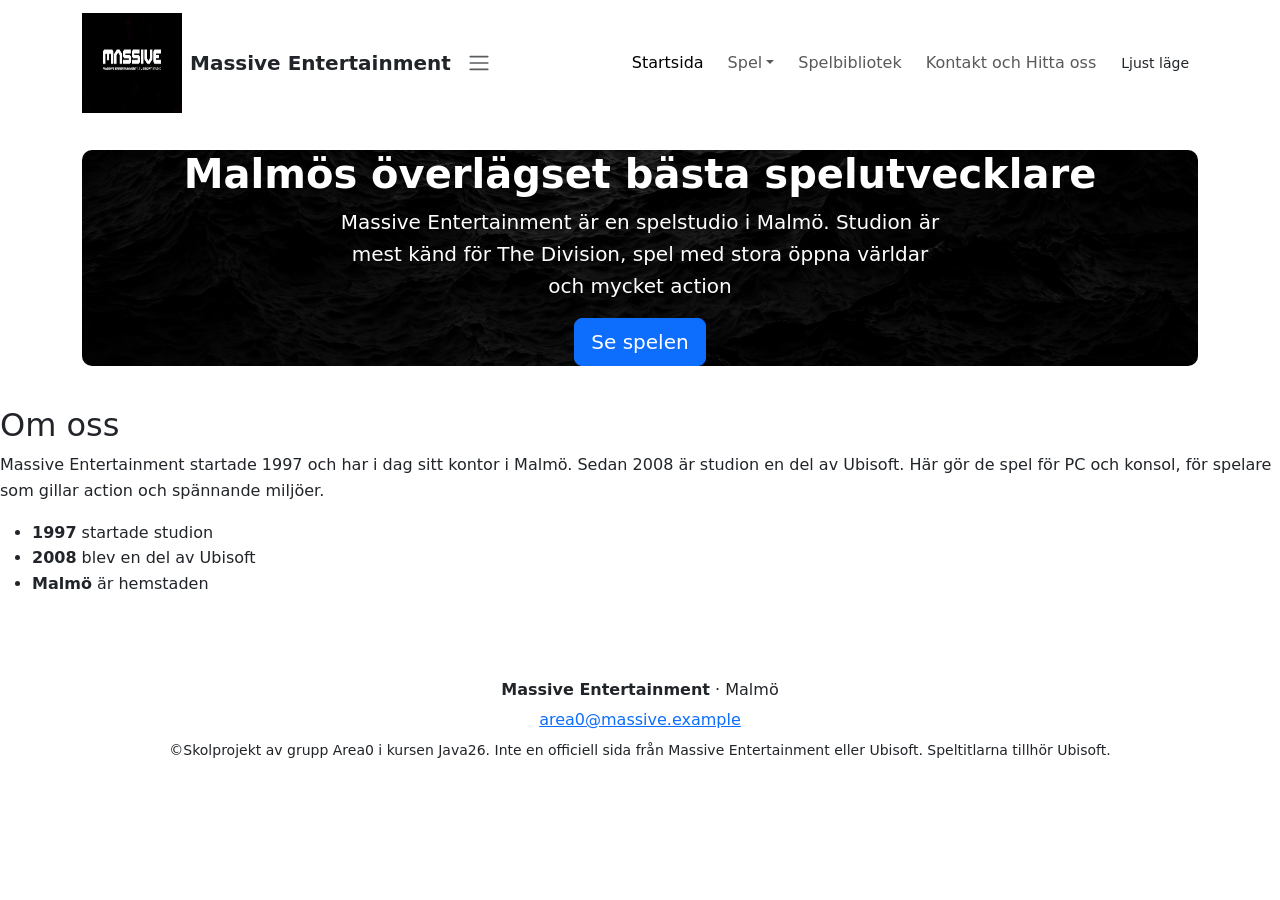
==== index.html @ df72adf0 "Har Lagt till fakta om Massive entertainment i "Om oss"" ====
<!DOCTYPE html>
<html lang="sv">
<head>
    <meta charset="UTF-8">
    <meta name="viewport" content="width=device-width, initial-scale=1.0">
    <title>Start - Massive Entertainment</title>
         <!-- Jag skriver ner meta, link och script taggen, då jag inte har redan all innehåll så kommer jag att skriva det jag gissar/tomma rader hittills, ni kan ändra på det sen/Alexander -->
    <meta name="description" content="Massive Entertainment är en spelstudio från Malmö">
    <!-- Jag har gjort Faviconen nu /Alexander -->
    <link rel="icon" href="images/massiveentertainmentfavicon.png" type="image">
    <link rel="stylesheet" href="bootstrap-5.3.8-dist/css/bootstrap.min.css">
    <link rel="stylesheet" href="style/style.css">
    <link rel="apple-touch-icon" sizes="180x180" href="/apple-touch-icon.png">
    <link rel="icon" type="image/png" sizes="32x32" href="/favicon-32x32.png">
    <link rel="icon" type="image/png" sizes="16x16" href="/favicon-16x16.png">
    <link rel="manifest" href="/site.webmanifest">
    <script src="bootstrap-5.3.8-dist/js/bootstrap.bundle.min.js" defer></script>
    <script src="" defer></script>


</head>
<body>
<!-- Jag lägger till en länk där jag skippar direkt till innehållet/Alexander -->
 <!-- Jag har lagt till #innehåll /Zelal -->
    <a class="skip-link" href="#innehåll">Hoppa till innehållet</a>
<!-- Här så fixar jag headern med länkar till spelen/de andra sidorna/Alexander -->
    <header>
        <nav class="navbar navbar-expand-md sticky-top site-nav">
        <div class="container">
        <a class="navbar-brand logga d-flex align-items-center gap-2" href="index.html">
            <!-- Jag har hittat bilden som jag vill ha nu /Alexander -->
            <img src="images/Massiveentertainmentlogo.jpg" alt="" width="100" height="100"> Massive Entertainment
        </a>
        <button class="navbar-toggler" type="button" data-bs-toggle="collapse" data-bs-target="#huvudmeny" aria-controls="huvudmeny" aria-expanded="false" aria-label="Visa eller dölj menyn"></button>
            <span class="navbar-toggler-icon"></span>
        </button>
        <div class="collapse navbar-collapse" id="huvudmeny">
            <ul class="navbar-nav meny ms-auto align-items-md-center gap-md-2">
             <li class="nav-item"><a class="nav-link active" href="index.html" >Startsida</a></li>
             <li class="nav-item dropdown">
              <a class="nav-link dropdown-toggle" href="#" role="button" data-bs-toggle="dropdown" aria-expanded="false">Spel</a>
              <!-- Jag gör en dropdown meny där vi kommer ha 4 olika spel, Har Skrivit in namnen nu/Alexander-->
              <ul class="dropdown-menu">
               <li><a class="dropdown-item" href="March-of-giants.html">March of Giants</a></li>
                <li><a class="dropdown-item" href="Splinter-cell.html">Tom Clancy's Splinter Cell</a></li>
                <li><a class="dropdown-item" href="Ghost-recon.html">Tom Clancy's Ghost Recon</a></li>
                <li><a class="dropdown-item" href="Thedivision2.html">Tom Clancy's The Division 2</a></li>
              </ul>
              </li>
              <!-- Jag gör en nav där de som besöker hemsidan kan se spelbibliotek och kontakt samt en knapp för vilken tema man vill använda /Alexander -->
        <li class="nav-item"><a class="nav-link" href="tabell.html">Spelbibliotek</a></li>
            <li class="nav-item"><a class="nav-link" href="kontakt.html">Kontakt och Hitta oss</a></li>
            <li class="nav-item"><button id="tema-knapp" class="btn btn-outline-accent btn-sm" type="button" aria-pressed="true">Ljust läge</button></li> 
        </ul>
        </div>         
        </div>
        </nav>
        </header>
        <!-- Lagt till huvudrubrik/info /Johan -->
<main id="innehåll" class="container">
    <section class="hero" aria-labelledby="hero-rubrik">
        <h1 id="hero-rubrik">Malmös överlägset bästa spelutvecklare</h1>
        <p class="lead">Massive Entertainment är en spelstudio i Malmö. Studion är mest känd för The Division, spel med stora öppna världar och mycket action</p>
        <a class="btn btn-primary btn-lg kop-knapp" href="#galleri">Se spelen</a>
    </section>
</main>

<!-- Lagt till "Om oss" till hemsidan /Alexander -->
<section id="om-oss" aria-labelledby="om-rubrik">
    <h2 id="om-rubrik">Om oss</h2>
    <p>Massive Entertainment startade 1997 och har i dag sitt kontor i Malmö. Sedan 2008 är studion en del av Ubisoft. Här gör de spel för PC och konsol, för spelare som gillar action och spännande miljöer.</p>
    <ul class="siffror">
    <li><strong>1997</strong> startade studion</li>
    <li><strong>2008</strong> blev en del av Ubisoft</li>
    <li><strong>Malmö</strong> är hemstaden</li>
    </ul>
    </section>

<!-- Ändrat om footern litegrann, kommer även lägga till en CSS kod i style / Norali -->
<footer class="sidfot">
    <div class="container">
      <p><strong>Massive Entertainment</strong> · Malmö</p>
      <p><a href="mailto:area0@massive.example">area0@massive.example</a></p>
      <p><small>©Skolprojekt av grupp Area0 i kursen Java26. Inte en officiell sida från Massive Entertainment eller Ubisoft. Speltitlarna tillhör Ubisoft.</small></p>
    </div>
  </footer>
</body>
</html>
---- style/style.css ----
/* Basfärg och färg för dark mode /Johan */
:root {
    --accent: blue;
    --kort-bg: white;
    --kant: white;
    --hero-text: white;
    --kort-skugga: rgb(7, 1, 85);
    --rundning: 10px;
    --luft: 40px;
}

@media (prefers-color-scheme: dark) {
    :root{
        color-scheme: dark;
        --accent: lightblue;
        --kort-bg: black;
        --kant: rgb(48, 42, 42);
        --kort-skugga: rgb(29, 52, 73);

        --bs-body-bg: black;
        --bs-body-color: white;
        --bs-emphasis-color: white;
        --bs-emphasis-color-rgb: 255, 255, 255;
        --bs-secondary-color: rgb(212, 198, 198);
        --bs-border-color-translucent: rgb(110, 110, 110);
        --bs-tertiary-bg: rgb(26, 26, 48);
        --bs-link-color-rbg: 77, 191, 255;
        --bs-link-hover-color-rbg: 128, 209, 255;
    }
}

body {
    line-height: 1.6;
}
section{
    margin-bottom: var(--luft);
}
.card{
    --bs-card-bg: var(--kort-bg);
}

/* Menyn hoppar ner om man förminskar skärmen/ använder den på mobilen /Alexander */
nav{
    flex-wrap: wrap;
    align-items: center;
}

/* Loggan och Massive entertainment texten /Alexander */
.logga{
    display: flex;
    align-items: center;
    gap: 0.5rem;
    font-weight: 700;
    text-decoration: none;
    color: inherit;
}

/* Texten i menyn har inget understreck /Alexander */
.meny a{
    text-decoration: none;
}

/* Css till footern / Norali */
.sidfot {
  border-top: 1px solid var(--kant);
  padding-block: var(--luft);
  text-align: center;
}
.sidfot p {
  margin-bottom: 0.25rem;
}

/* Tillgänglighet / Zelal */
a:focus-visible,
button:focus-visible {
    outline: 3px solid var(--accent);
    outline-offset: 3px;
}

/* Hoppa till innehållet / Zelal */

.skip-link {
    position: absolute;
    left: -9999px;
    top: 0;
}

.skip-link:focus {
    left: 10px;
    top: 10px;
    background: var(--accent);
    color: white;
    padding: 10px;
    z-index: 1000;
}

/* Stil för nav-länkar /Alexander */
.site-nav .nav-link {
    padding-block: 0.75;
}

/* Anpassningar för surfplatta/desktop /Alexander */
@media (min-width: 768px) {
    .site-nav .navbar-nav {
        gap: 0.5rem;
    }
    .site-nav .nav-link {
        padding-block: 0.5rem;
    }
}

/* Bilden funkade inte så jag använder denna länken från SVG istället /Alexander */
@media (prefers-color-scheme: dark) {
    .site-nav{
        --bs-navbar-toggler-icon-bg: url("data:image/svg+xml,%3csvg xmlns='http://www.w3.org/2000/svg' viewBox='0 0 30 30'%3e%3cpath stroke='rgba%28255, 255, 255, 0.85%29' stroke-linecap='round' stroke-miterlimit='10' stroke-width='2' d='M4 7h22M4 15h22M4 23h22'/%3e%3c/svg%3e");
}
}

/* CSS för heron /Johan */

.hero{
    background-image: linear-gradient(rgba(0, 0, 0, 0.45), rgba(0, 0, 0, 0.7)), url("/images/hero.jpg");
    background-size: cover;
    background-position: center;
    color: var(--hero-text);
    text-align: center;
    padding: 50px, 24px;
    border-radius: var(--rundning);
    margin-top: 24px;
}
.hero h1{
    font-weight: 800;
}
.hero p{
    max-width: 38rem;
    margin-inline: auto;
}
/* Basic animation för heron när man laddar in hemsidan / Johan */
@keyframes glid-in {
    0%   {opacity: 0;   transform: translateY(30px); }
    50%  {opacity: 0.6; transform: translateY(10px); }
    100% {opacity: 1;   transform: translateY(0);    }
}
.hero h1,
.hero p {
    animation: glid-in 1s ease-out both;
}
/* CSS så knappen lyfter lite när man håller musen på "Se spelen"  */
.kop-knapp{
    transition: transform 0.2s, box-shadow 0.2s;
}
.kop-knapp:hover,
.kop-knapp:focus-visible {
    transform: translateY(-5px) scale(1.05);
    box-shadow: 0 6px 16px rgba(0, 0, 0, 0.4);
}
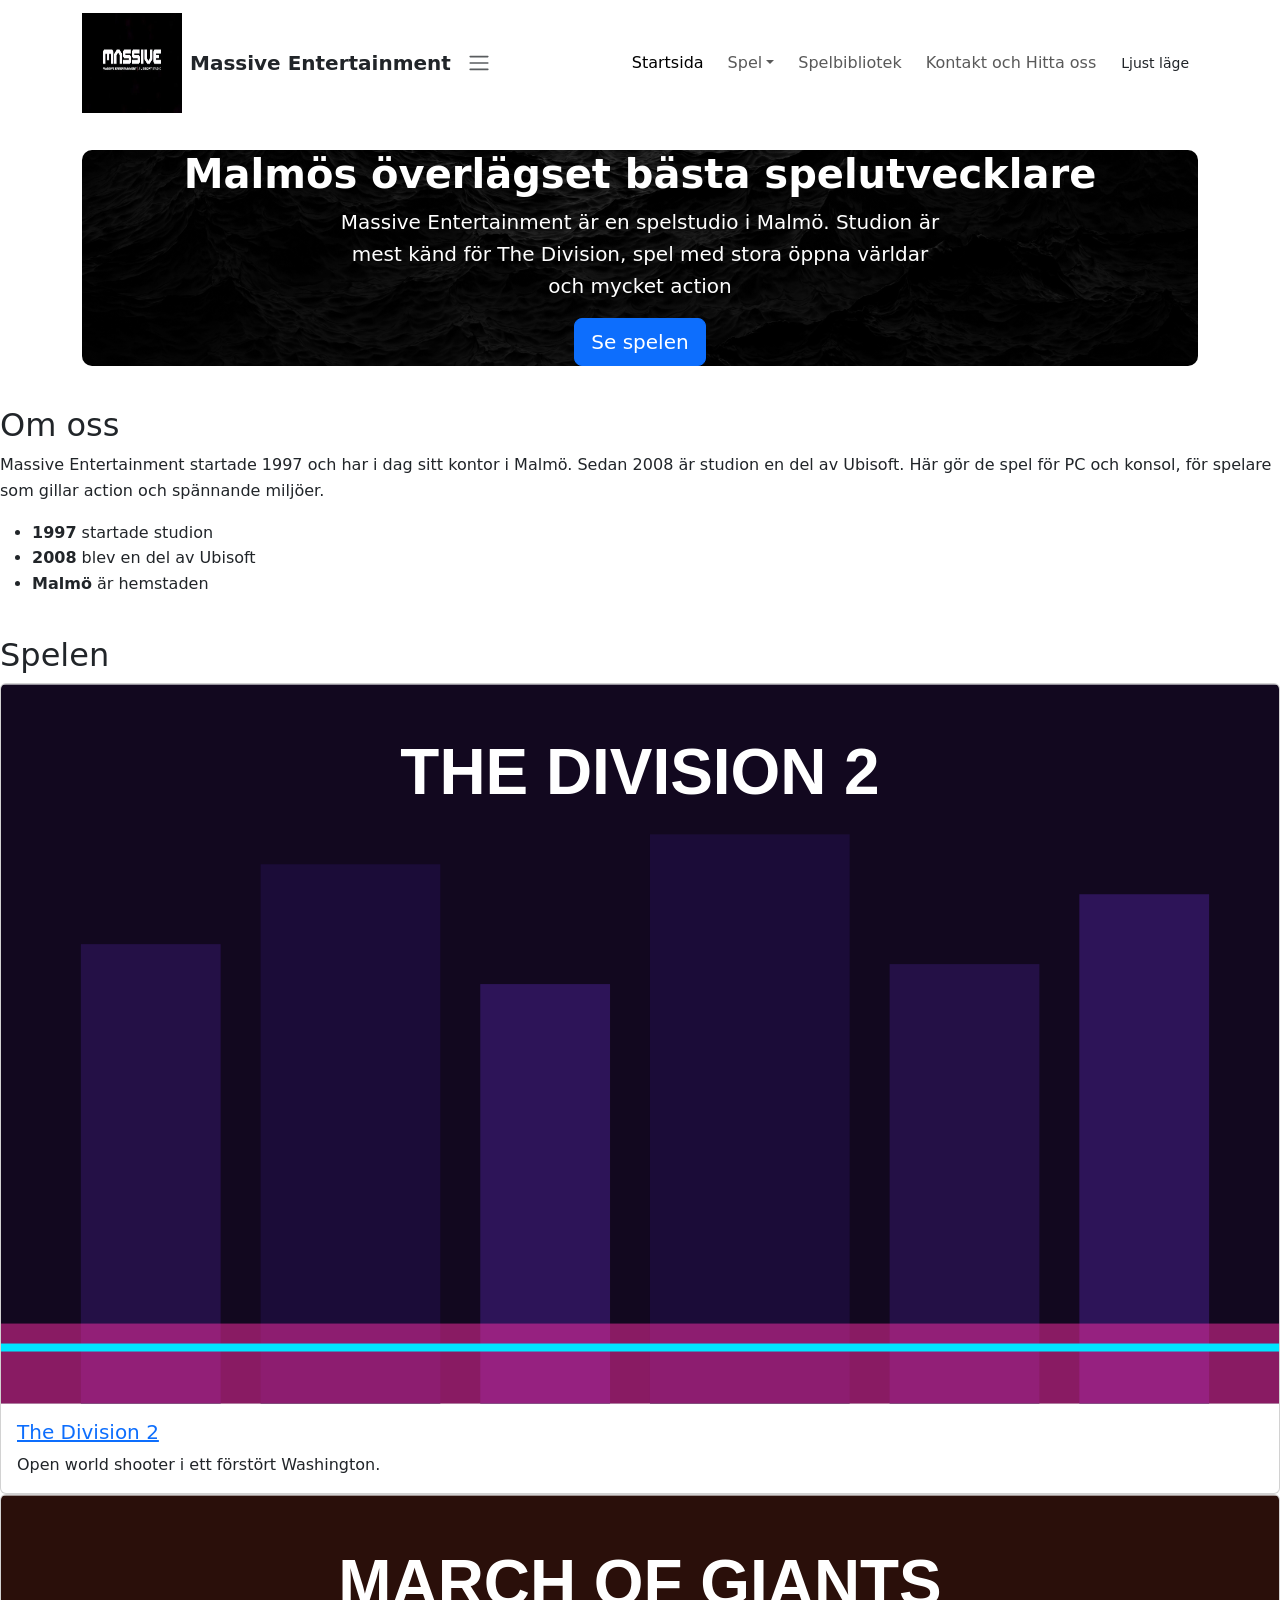
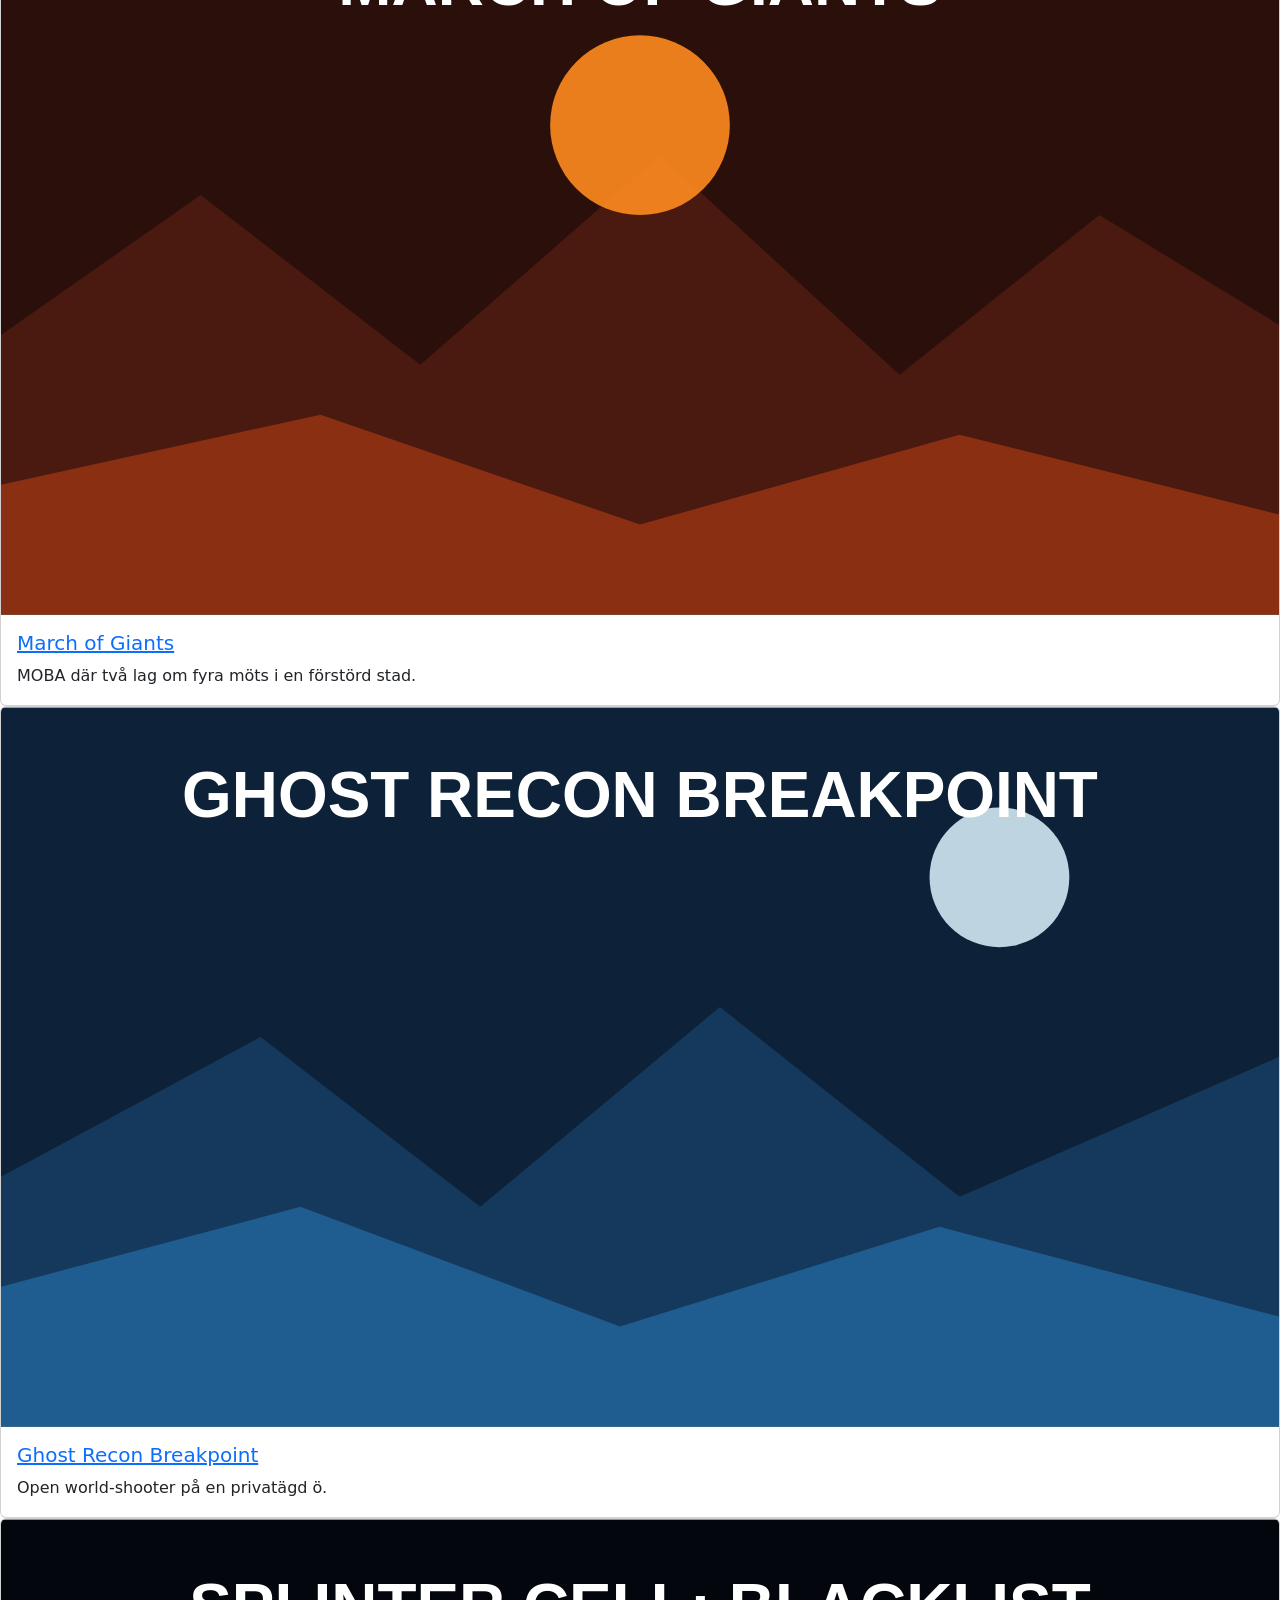
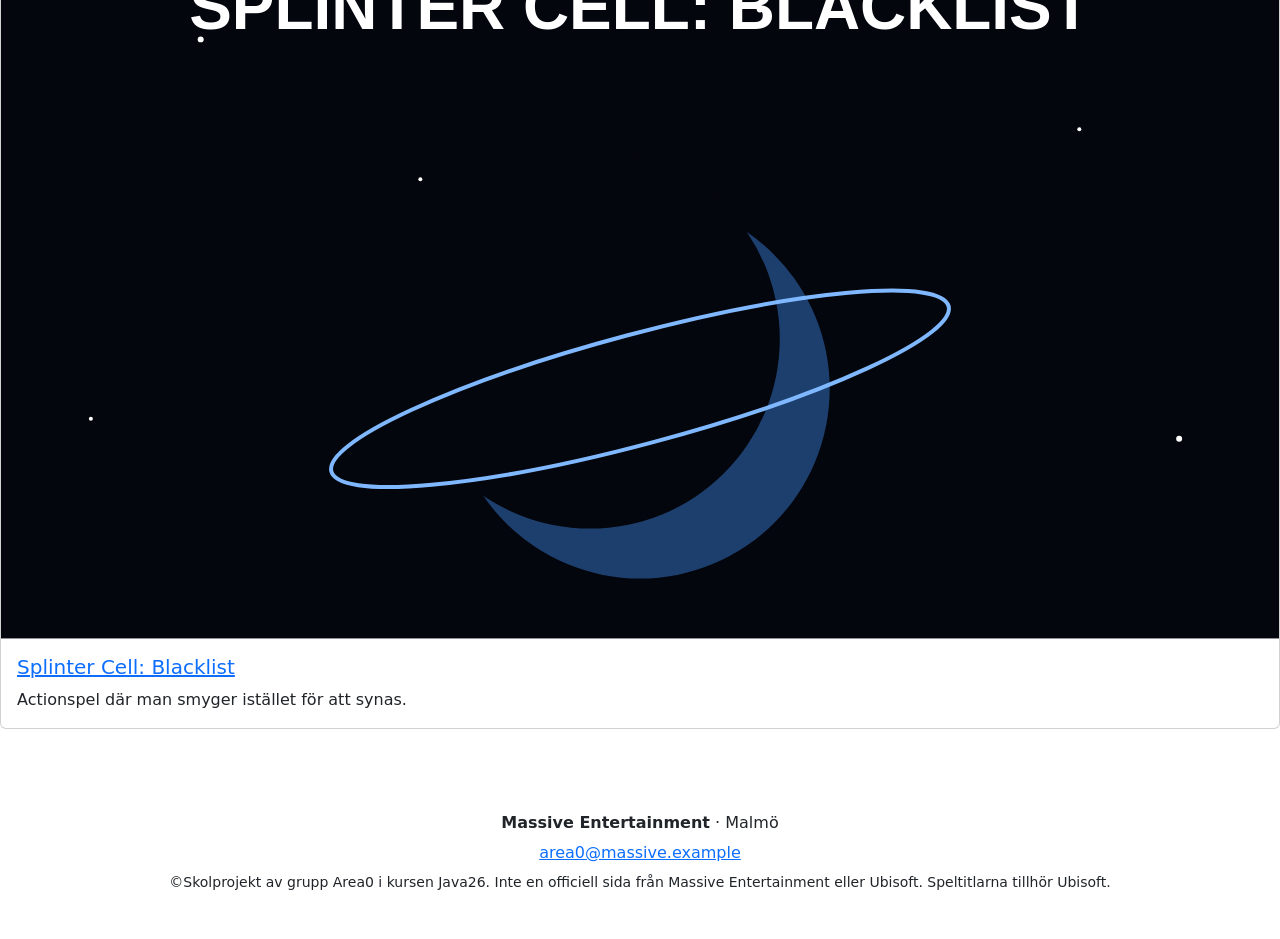
==== commit 50f3bfef: "Jag har gjort Spelgalleri och lagt in platshållarbilder till gallerin" ====
--- a/index.html
+++ b/index.html
@@ -24,38 +24,38 @@
  <!-- Jag har lagt till #innehåll /Zelal -->
     <a class="skip-link" href="#innehåll">Hoppa till innehållet</a>
 <!-- Här så fixar jag headern med länkar till spelen/de andra sidorna/Alexander -->
-    <header>
-        <nav class="navbar navbar-expand-md sticky-top site-nav">
-        <div class="container">
-        <a class="navbar-brand logga d-flex align-items-center gap-2" href="index.html">
-            <!-- Jag har hittat bilden som jag vill ha nu /Alexander -->
-            <img src="images/Massiveentertainmentlogo.jpg" alt="" width="100" height="100"> Massive Entertainment
-        </a>
-        <button class="navbar-toggler" type="button" data-bs-toggle="collapse" data-bs-target="#huvudmeny" aria-controls="huvudmeny" aria-expanded="false" aria-label="Visa eller dölj menyn"></button>
-            <span class="navbar-toggler-icon"></span>
-        </button>
-        <div class="collapse navbar-collapse" id="huvudmeny">
-            <ul class="navbar-nav meny ms-auto align-items-md-center gap-md-2">
-             <li class="nav-item"><a class="nav-link active" href="index.html" >Startsida</a></li>
-             <li class="nav-item dropdown">
-              <a class="nav-link dropdown-toggle" href="#" role="button" data-bs-toggle="dropdown" aria-expanded="false">Spel</a>
-              <!-- Jag gör en dropdown meny där vi kommer ha 4 olika spel, Har Skrivit in namnen nu/Alexander-->
-              <ul class="dropdown-menu">
-               <li><a class="dropdown-item" href="March-of-giants.html">March of Giants</a></li>
-                <li><a class="dropdown-item" href="Splinter-cell.html">Tom Clancy's Splinter Cell</a></li>
-                <li><a class="dropdown-item" href="Ghost-recon.html">Tom Clancy's Ghost Recon</a></li>
-                <li><a class="dropdown-item" href="Thedivision2.html">Tom Clancy's The Division 2</a></li>
-              </ul>
-              </li>
-              <!-- Jag gör en nav där de som besöker hemsidan kan se spelbibliotek och kontakt samt en knapp för vilken tema man vill använda /Alexander -->
-        <li class="nav-item"><a class="nav-link" href="tabell.html">Spelbibliotek</a></li>
-            <li class="nav-item"><a class="nav-link" href="kontakt.html">Kontakt och Hitta oss</a></li>
-            <li class="nav-item"><button id="tema-knapp" class="btn btn-outline-accent btn-sm" type="button" aria-pressed="true">Ljust läge</button></li> 
-        </ul>
-        </div>         
-        </div>
-        </nav>
-        </header>
+<header>
+<nav class="navbar navbar-expand-md sticky-top site-nav">
+<div class="container">
+<a class="navbar-brand logga d-flex align-items-center gap-2" href="index.html">
+     <!-- Jag har hittat bilden som jag vill ha nu /Alexander -->
+<img src="images/Massiveentertainmentlogo.jpg" alt="" width="100" height="100"> Massive Entertainment
+</a>
+<button class="navbar-toggler" type="button" data-bs-toggle="collapse" data-bs-target="#huvudmeny" aria-controls="huvudmeny" aria-expanded="false" aria-label="Visa eller dölj menyn"></button>
+<span class="navbar-toggler-icon"></span>
+</button>
+<div class="collapse navbar-collapse" id="huvudmeny">
+  <ul class="navbar-nav meny ms-auto align-items-md-center gap-md-2">
+  <li class="nav-item"><a class="nav-link active" href="index.html" >Startsida</a></li>
+  <li class="nav-item dropdown">
+  <a class="nav-link dropdown-toggle" href="#" role="button" data-bs-toggle="dropdown" aria-expanded="false">Spel</a>
+    <!-- Jag gör en dropdown meny där vi kommer ha 4 olika spel, Har Skrivit in namnen nu/Alexander-->
+  <ul class="dropdown-menu">
+  <li><a class="dropdown-item" href="March-of-giants.html">March of Giants</a></li>
+  <li><a class="dropdown-item" href="Splinter-cell.html">Tom Clancy's Splinter Cell</a></li>
+  <li><a class="dropdown-item" href="Ghost-recon.html">Tom Clancy's Ghost Recon</a></li>
+  <li><a class="dropdown-item" href="Thedivision2.html">Tom Clancy's The Division 2</a></li>
+  </ul>
+  </li>
+    <!-- Jag gör en nav där de som besöker hemsidan kan se spelbibliotek och kontakt samt en knapp för vilken tema man vill använda /Alexander -->
+<li class="nav-item"><a class="nav-link" href="tabell.html">Spelbibliotek</a></li>
+<li class="nav-item"><a class="nav-link" href="kontakt.html">Kontakt och Hitta oss</a></li>
+<li class="nav-item"><button id="tema-knapp" class="btn btn-outline-accent btn-sm" type="button" aria-pressed="true">Ljust läge</button></li> 
+</ul>
+</div>         
+</div>
+</nav>
+</header>
         <!-- Lagt till huvudrubrik/info /Johan -->
 <main id="innehåll" class="container">
     <section class="hero" aria-labelledby="hero-rubrik">
@@ -76,6 +76,41 @@
     </ul>
     </section>
 
+<!-- Jag har fixat en Spelgalleri /Alexander -->
+<section id="galleri" aria-labelledby="galleri-rubrik">
+    <h2 id="galleri-rubrik">Spelen</h2>
+    <div class="galleri">
+    <article class="card spelkort">
+    <img class="card-img-top" src="images/the-division-2.svg" alt="Platshållarbild för The Division 2" width="1280" height="720">
+    <div class="card-body">
+    <h3 class="card-title h5"><a href="the-division-2.html">The Division 2</a></h3>
+    <p class="card-text">Open world shooter i ett förstört Washington.</p>
+    </div>
+    </article>
+    <article class="card spelkort">
+    <img class="card-img-top" src="images/march-of-giants.svg" alt="Platshållarbild för March of Giants" width="1280" height="720">
+    <div class="card-body">
+    <h3 class="card-title h5"><a href="march-of-giants.html">March of Giants</a></h3>
+    <p class="card-text">MOBA där två lag om fyra möts i en förstörd stad.</p>
+    </div>
+    </article>
+    <article class="card spelkort">
+    <img class="card-img-top" src="images/ghost-recon.svg" alt="Platshållarbild för Ghost Recon Breakpoint" width="1280" height="720">
+    <div class="card-body">
+    <h3 class="card-title h5"><a href="ghost-recon.html">Ghost Recon Breakpoint</a></h3>
+    <p class="card-text">Open world-shooter på en privatägd ö.</p>
+    </div>
+    </article>
+    <article class="card spelkort">
+    <img class="card-img-top" src="images/splinter-cell.svg" alt="Platshållarbild för Splinter Cell: Blacklist" width="1280" height="720">
+    <div class="card-body">
+    <h3 class="card-title h5"><a href="splinter-cell.html">Splinter Cell: Blacklist</a></h3>
+    <p class="card-text">Actionspel där man smyger istället för att synas.</p>
+    </div>
+    </article>
+    </div>
+    </section>
+
 <!-- Ändrat om footern litegrann, kommer även lägga till en CSS kod i style / Norali -->
 <footer class="sidfot">
     <div class="container">
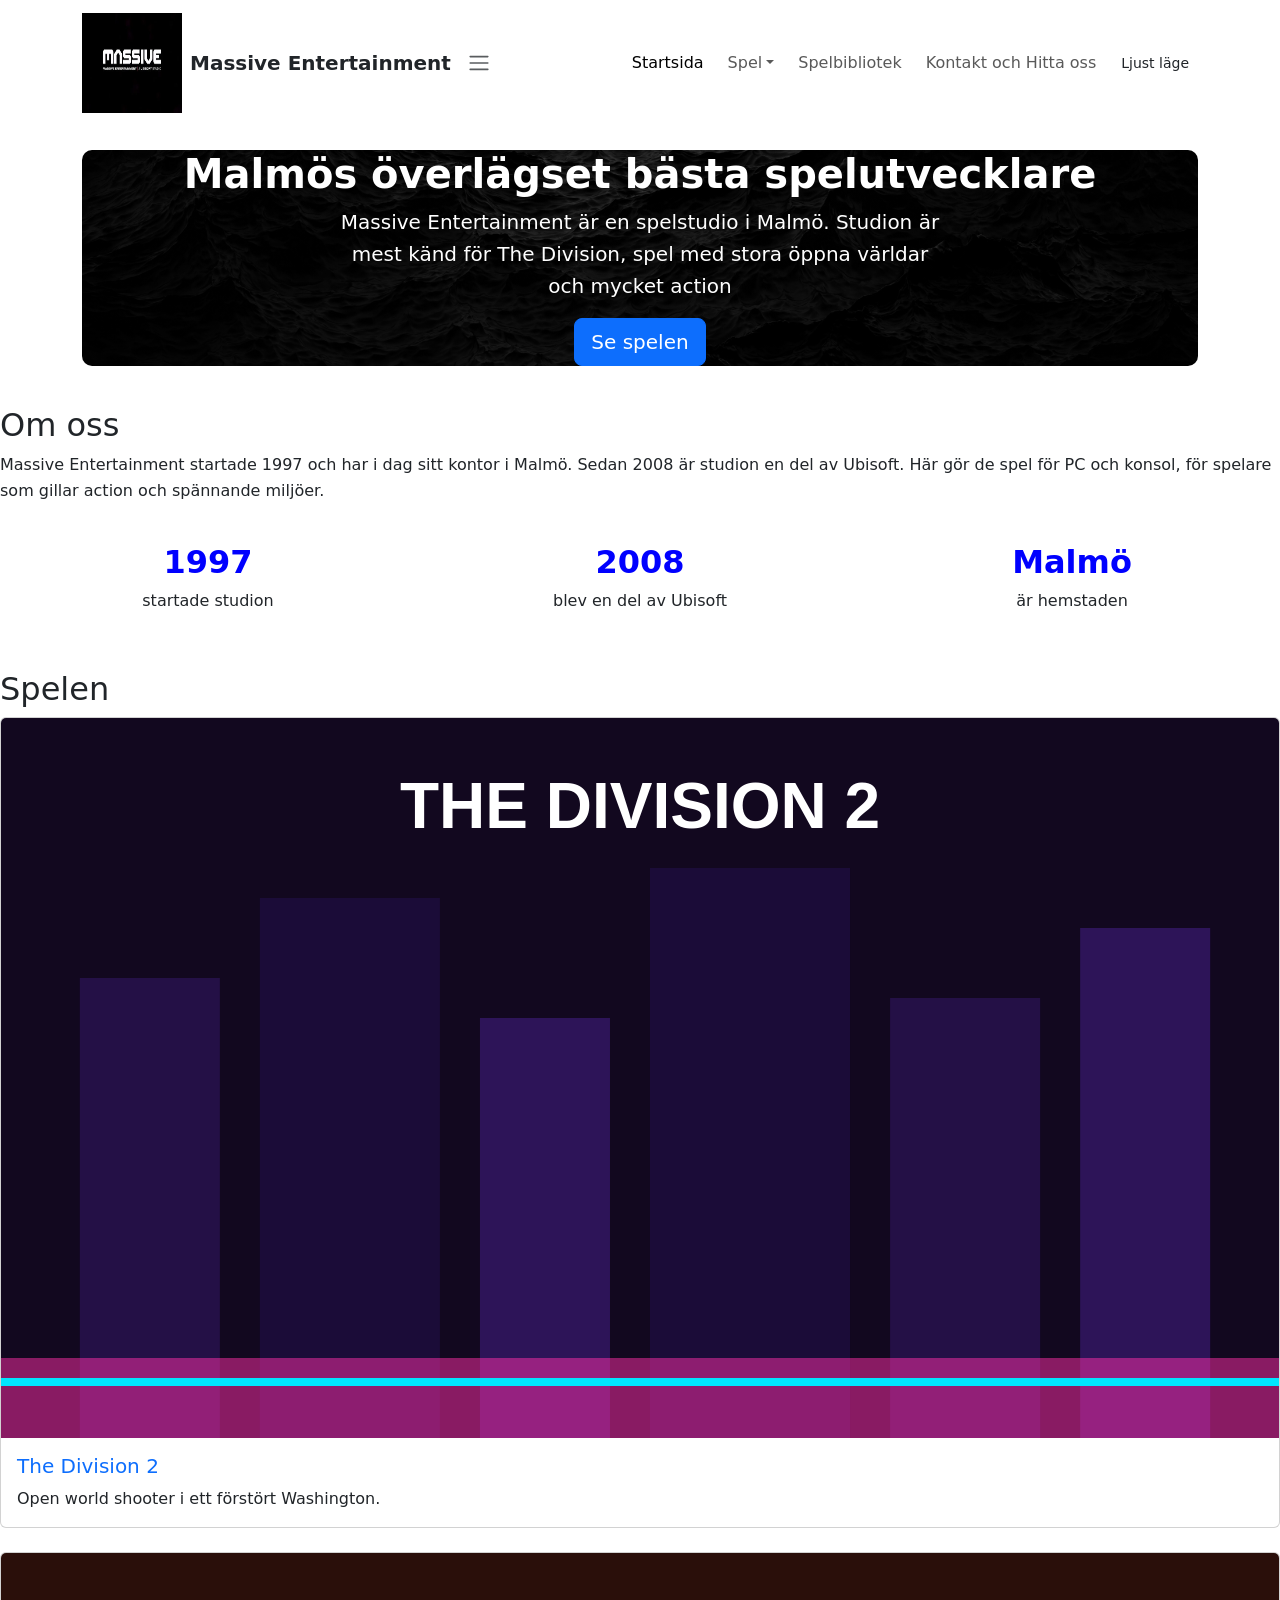
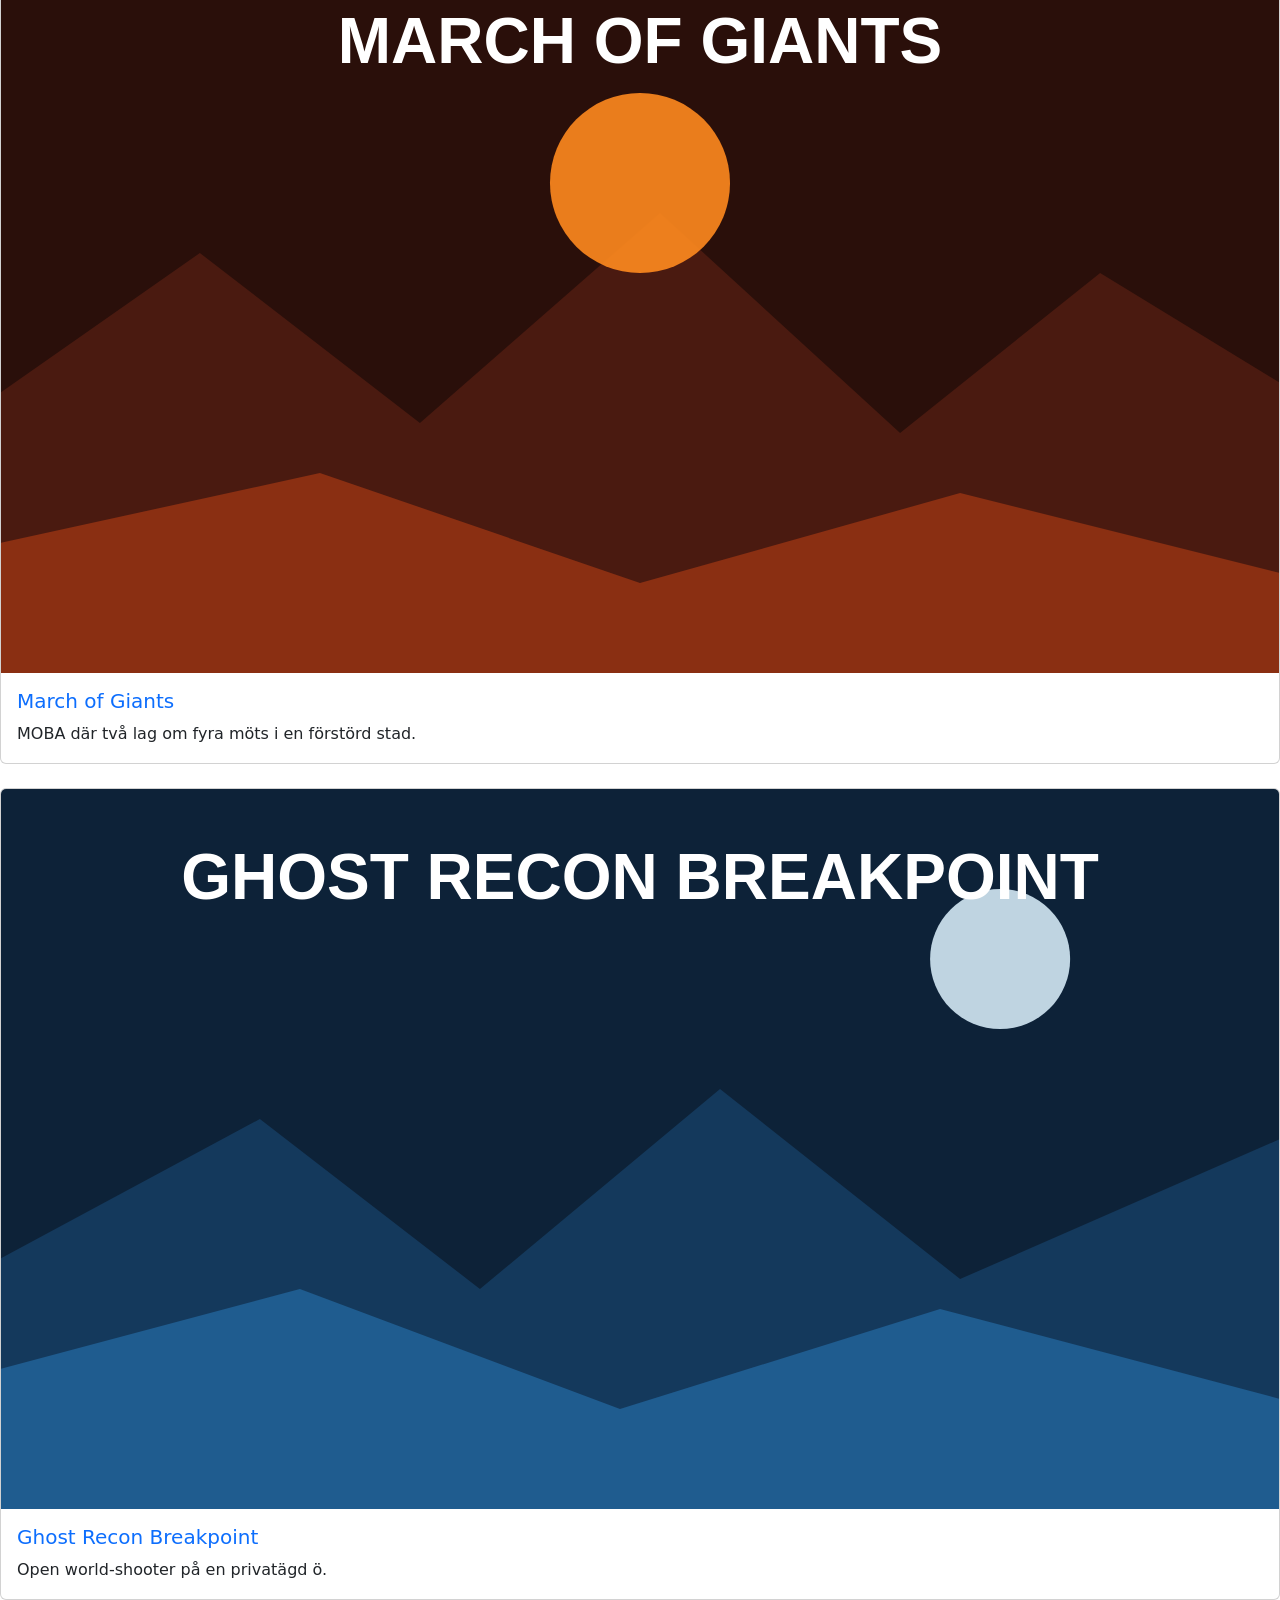
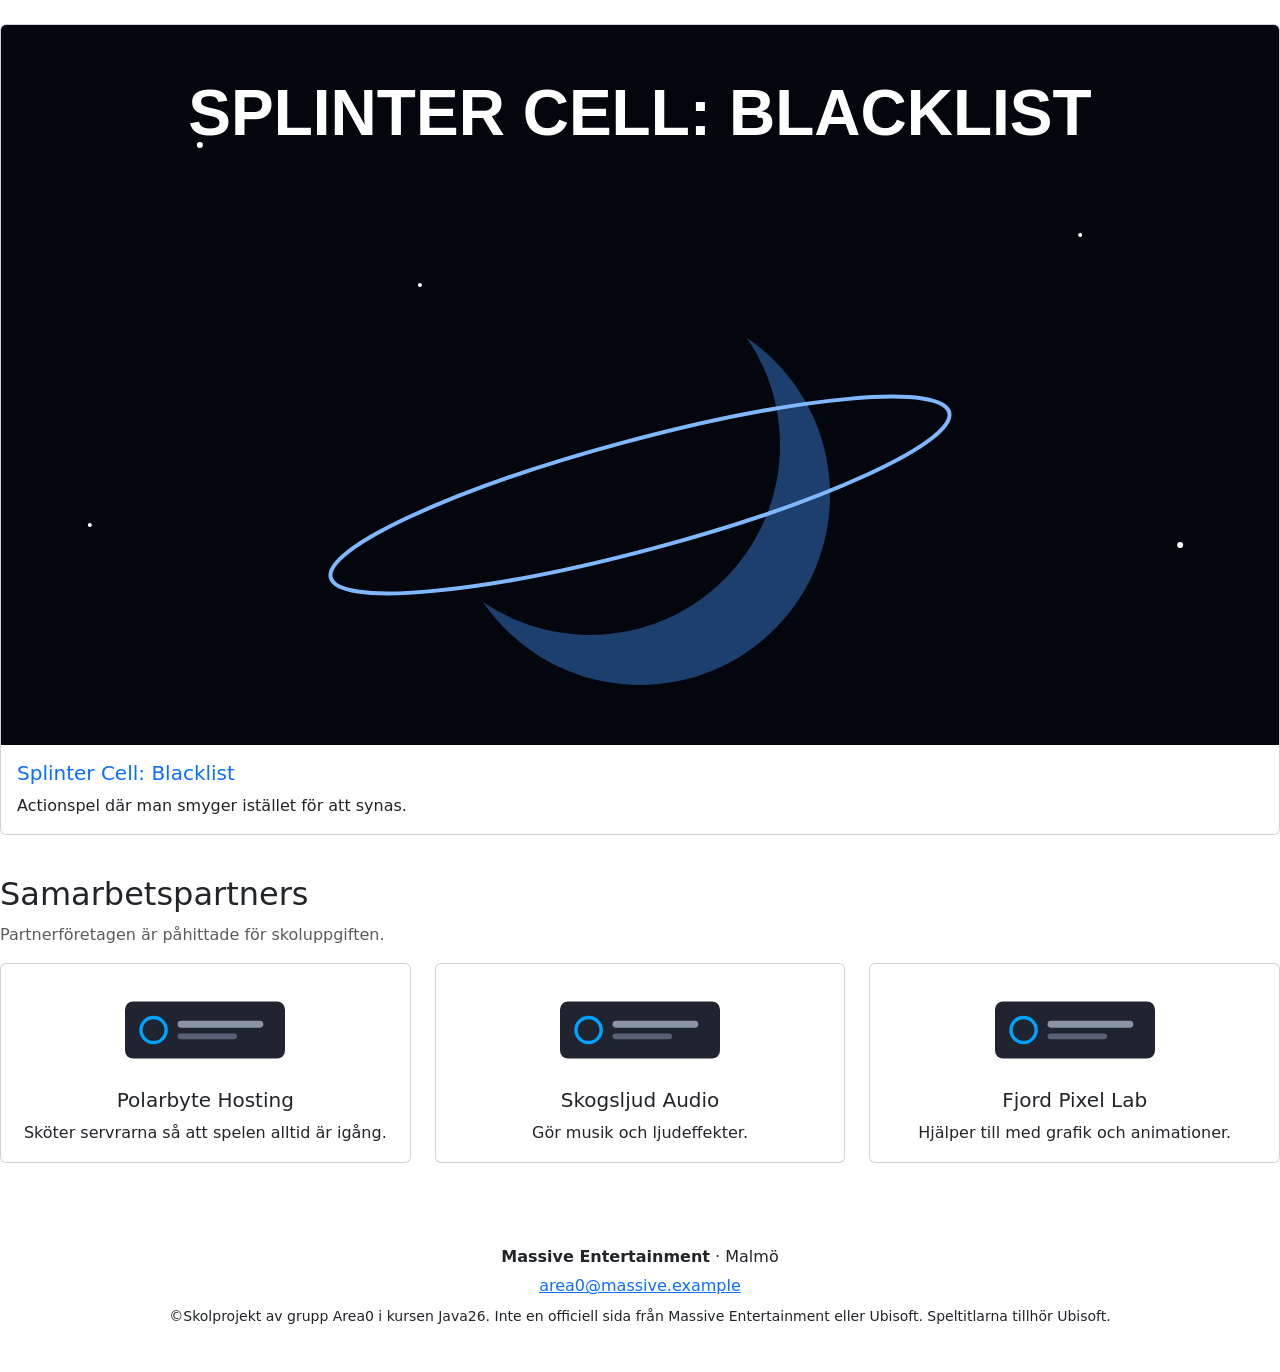
==== commit f2f1539e: "Lagt till kod och css gällande samarbetspartners" ====
--- a/index.html
+++ b/index.html
@@ -111,6 +111,35 @@
     </div>
     </section>
 
+<!-- Lagt till information om samarbetspartners, kompletterat med css kod -->    
+        <section aria-labelledby="partner-rubrik">
+      <h2 id="partner-rubrik">Samarbetspartners</h2>
+      <p class="text-body-secondary">Partnerföretagen är påhittade för skoluppgiften.</p>
+      <div class="partners">
+        <article class="card partner">
+          <div class="card-body">
+            <img src="images/partner.svg" alt="Logotyp för Polarbyte Hosting" width="280" height="100">
+            <h3 class="h5">Polarbyte Hosting</h3>
+            <p class="mb-0">Sköter servrarna så att spelen alltid är igång.</p>
+          </div>
+        </article>
+        <article class="card partner">
+          <div class="card-body">
+            <img src="images/partner.svg" alt="Logotyp för Skogsljud Audio" width="280" height="100">
+            <h3 class="h5">Skogsljud Audio</h3>
+            <p class="mb-0">Gör musik och ljudeffekter.</p>
+          </div>
+        </article>
+        <article class="card partner">
+          <div class="card-body">
+            <img src="images/partner.svg" alt="Logotyp för Fjord Pixel Lab" width="280" height="100">
+            <h3 class="h5">Fjord Pixel Lab</h3>
+            <p class="mb-0">Hjälper till med grafik och animationer.</p>
+          </div>
+        </article>
+      </div>
+    </section>
+
 <!-- Ändrat om footern litegrann, kommer även lägga till en CSS kod i style / Norali -->
 <footer class="sidfot">
     <div class="container">
--- a/style/style.css
+++ b/style/style.css
@@ -156,3 +156,57 @@
     box-shadow: 0 6px 16px rgba(0, 0, 0, 0.4);
 }
 
+/* Om oss, siffror i rad, Flexbox /Alexander */
+.siffror {
+    display: flex;
+    flex-wrap: wrap;
+    gap: 1rem;
+    padding: 0;
+    list-style: none;
+}
+
+.siffror li {
+    flex: 1 1 10rem;
+    text-align: center;
+    padding: 1rem;
+    background-color: var(--kort-bg);
+    border: 1px solid var(--kant);
+    border-radius: var(--rundning);
+}
+
+.siffror strong {
+    display: block;
+    font-size: 2rem;
+    color: var(--accent);
+}
+
+/* Jag har gjort en Galleri(Grid) /Alexander */
+.galleri{
+    display: grid; 
+    grid-template-columns: 1fr;
+    gap: 1.5rem;
+}
+
+.spelkort .card-img-top {
+    aspect-ratio: 16 / 9;
+    object-fit: cover;
+}
+
+.spelkort .card-title a {
+    text-decoration: none;
+}
+
+/* Css kod för flexboxen ( delen med samarbetspartners ) / Norali */
+.partners {
+  display: flex;
+  flex-wrap: wrap;
+  gap: 1.5rem;
+}
+.partner {
+  flex: 1 1 15rem;
+  text-align: center;
+}
+.partner img {
+  max-width: 160px;
+  margin: 0 auto 0.5rem;
+}
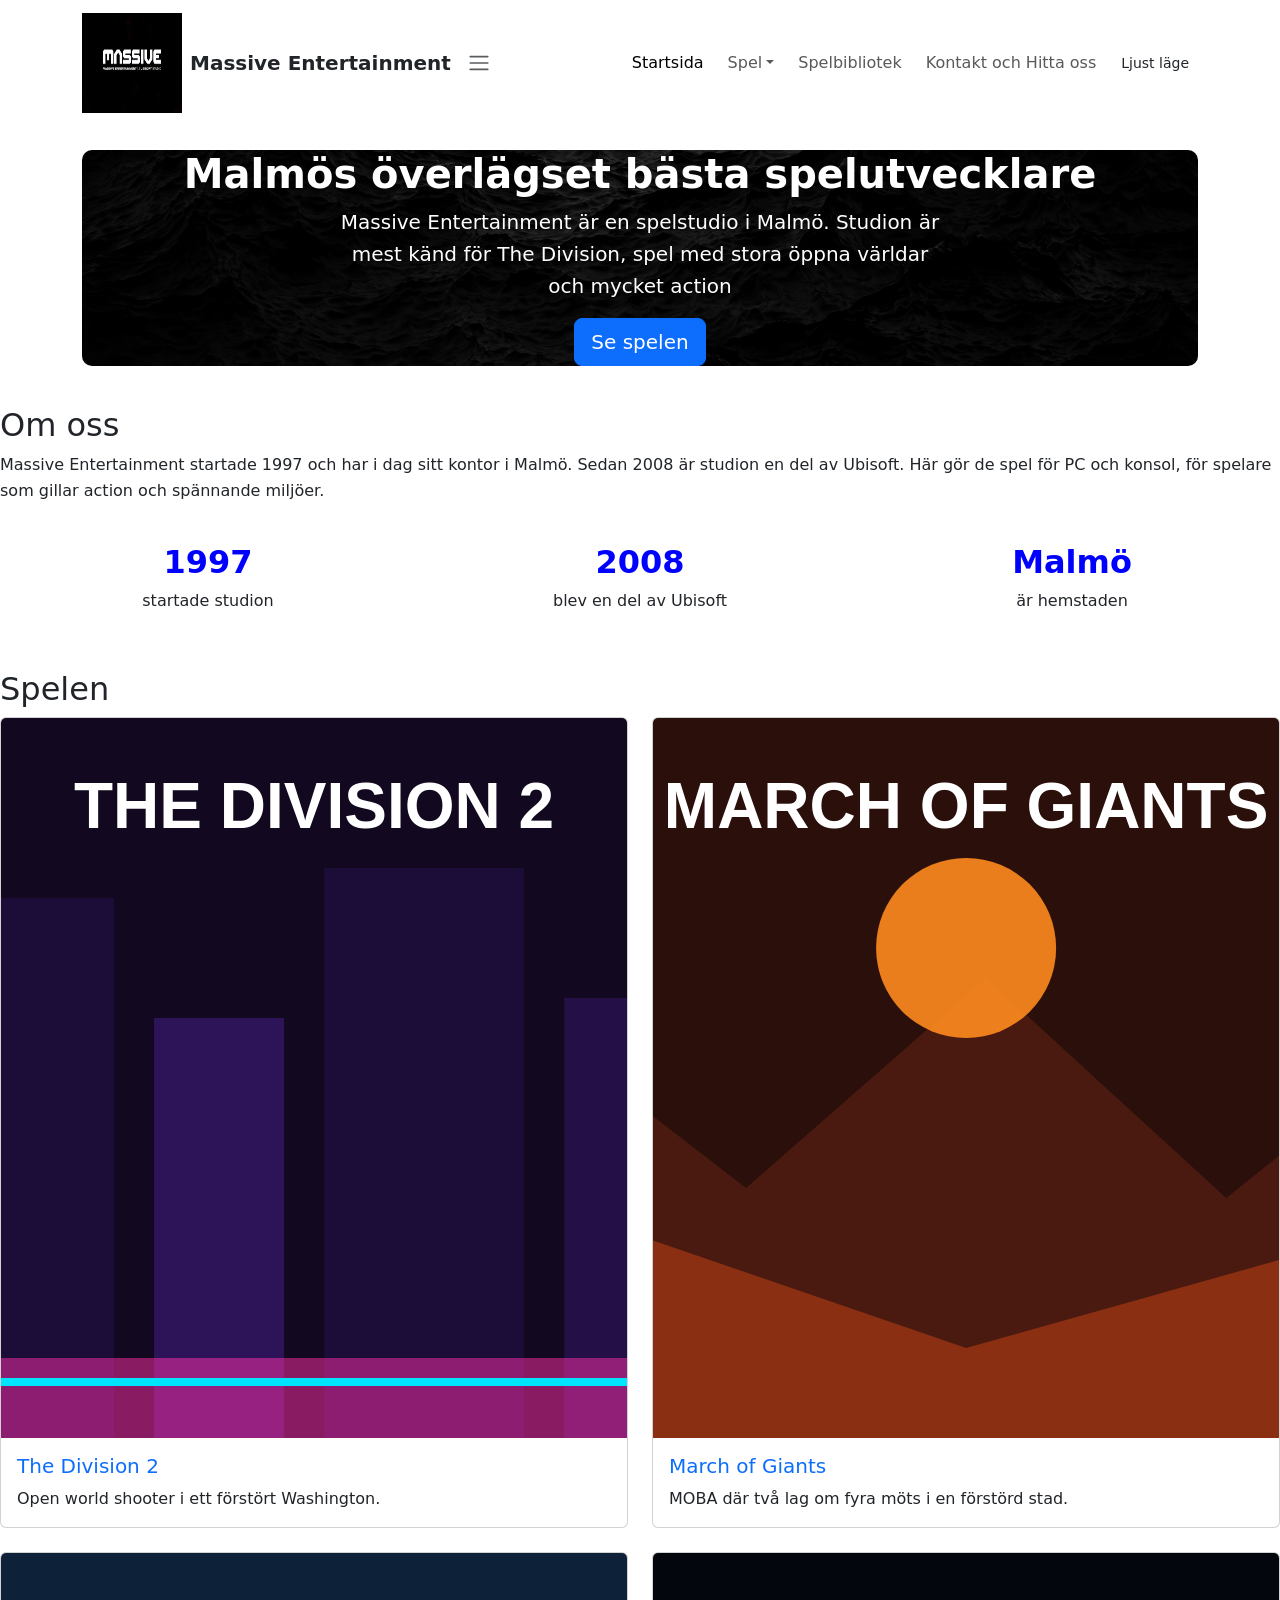
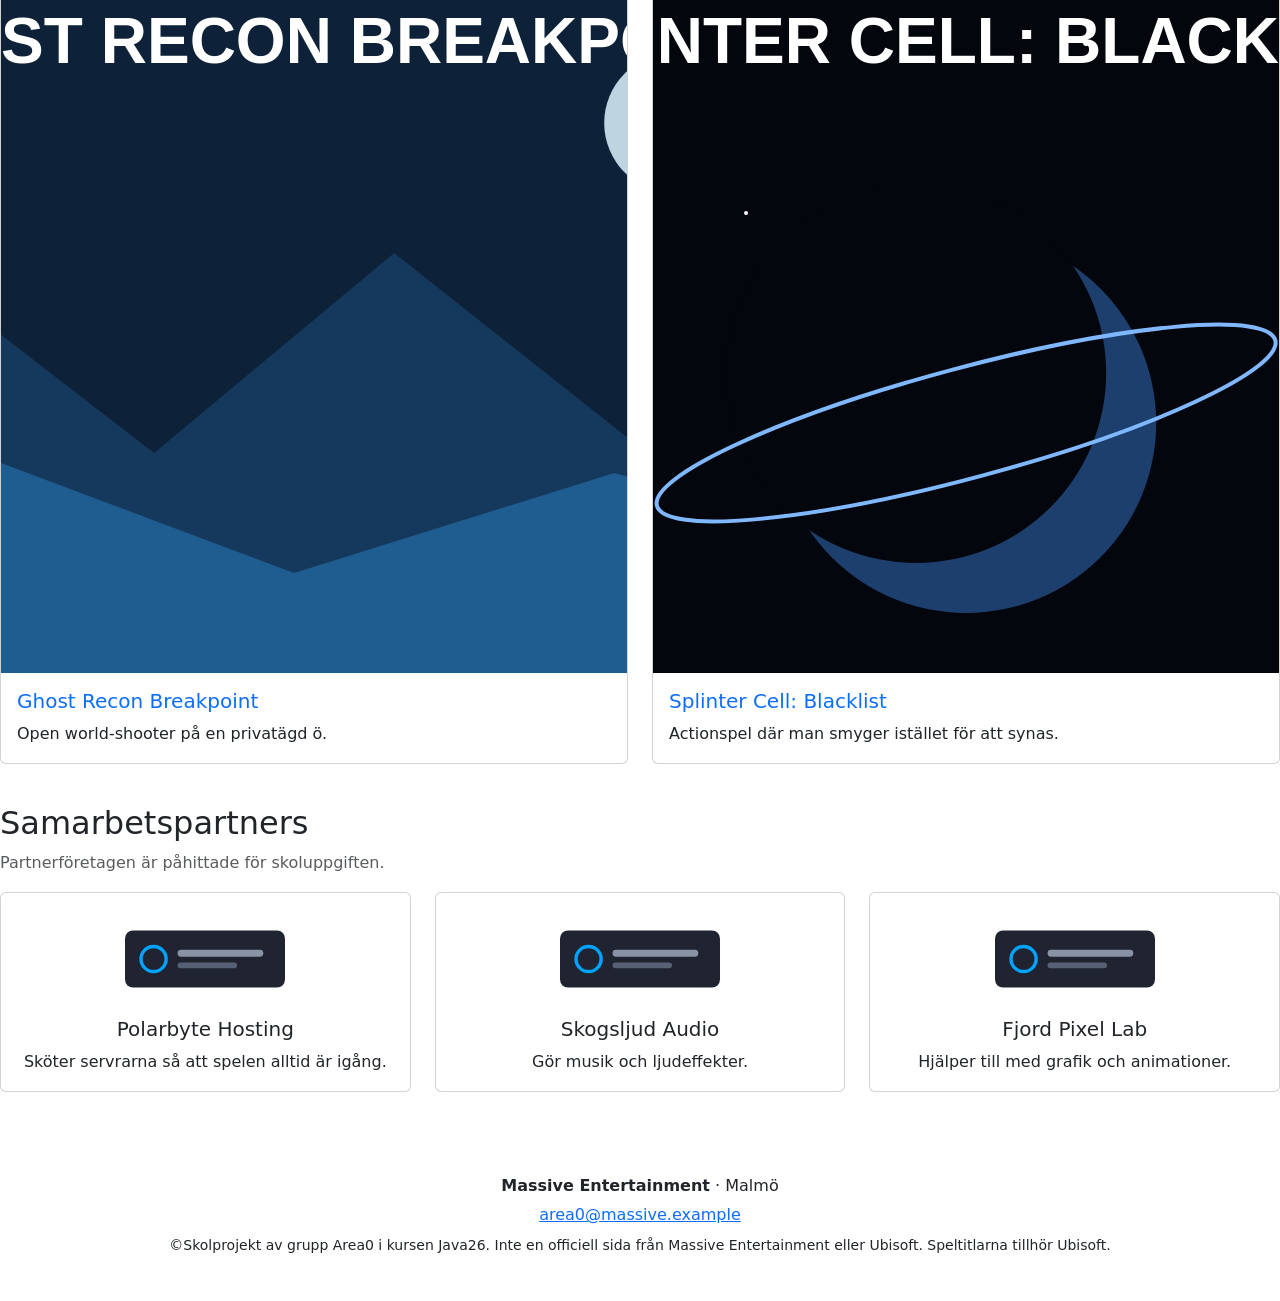
==== commit e65cc975: "Fixat tabell.html, kopierade basen från index.html" ====
--- a/index.html
+++ b/index.html
@@ -44,6 +44,7 @@
   <li><a class="dropdown-item" href="March-of-giants.html">March of Giants</a></li>
   <li><a class="dropdown-item" href="Splinter-cell.html">Tom Clancy's Splinter Cell</a></li>
   <li><a class="dropdown-item" href="Ghost-recon.html">Tom Clancy's Ghost Recon</a></li>
+  <!-- Länken till thedivision 2 html va fel men fixade nu / Zelal-->
   <li><a class="dropdown-item" href="Thedivision2.html">Tom Clancy's The Division 2</a></li>
   </ul>
   </li>
@@ -83,7 +84,8 @@
     <article class="card spelkort">
     <img class="card-img-top" src="images/the-division-2.svg" alt="Platshållarbild för The Division 2" width="1280" height="720">
     <div class="card-body">
-    <h3 class="card-title h5"><a href="the-division-2.html">The Division 2</a></h3>
+      <!-- Länken till thedivision 2 html va fel men fixade nu / Zelal-->
+    <h3 class="card-title h5"><a href="Thedivision2.html">The Division 2</a></h3>
     <p class="card-text">Open world shooter i ett förstört Washington.</p>
     </div>
     </article>
@@ -111,7 +113,7 @@
     </div>
     </section>
 
-<!-- Lagt till information om samarbetspartners, kompletterat med css kod -->    
+<!-- Lagt till information om samarbetspartners, kompletterat med css kod / Norali -->    
         <section aria-labelledby="partner-rubrik">
       <h2 id="partner-rubrik">Samarbetspartners</h2>
       <p class="text-body-secondary">Partnerföretagen är påhittade för skoluppgiften.</p>
--- a/style/style.css
+++ b/style/style.css
@@ -210,3 +210,53 @@
   max-width: 160px;
   margin: 0 auto 0.5rem;
 }
+
+/* Spelsidorna / Zelal */
+.spel-banner {
+    display: block;
+    width: 100%;
+    height: auto;
+    aspect-ratio: 21 / 9;
+    object-fit: contain;
+    border-radius: var(--rundning);
+    margin-bottom: var(--luft);
+}
+
+/* Mobil: text och faktaruta under varandra / Zelal*/
+.spel-layout {
+    display: grid;
+    grid-template-columns: 1fr;
+    gap: var(--luft);
+}
+
+.fakta {
+    padding: 0;
+}
+
+.fakta li {
+    list-style: none;
+    padding: 0.4rem 0;
+    border-bottom: 1px solid var(--kant);
+}
+
+/* Desktop: text till vänster, faktaruta till höger / Zelal*/
+@media (min-width: 1024px) {
+    .spel-layout {
+        grid-template-columns: 2fr 1fr;
+    }
+}
+
+/* Responsivt galleri /Alexander */
+@media (min-width: 768px) { /* Surfplatta: 2 spelkort i bredd /Alexander */
+    .galleri {
+        grid-template-columns: repeat(2, 1fr);
+    }
+}
+
+/* Desktop: 4 spelkort i bredd /Alexander */
+@media (min-width: 992px) { 
+    .galleri {
+        grid-template-columns: repeat (4, 1fr);
+    }
+}
+
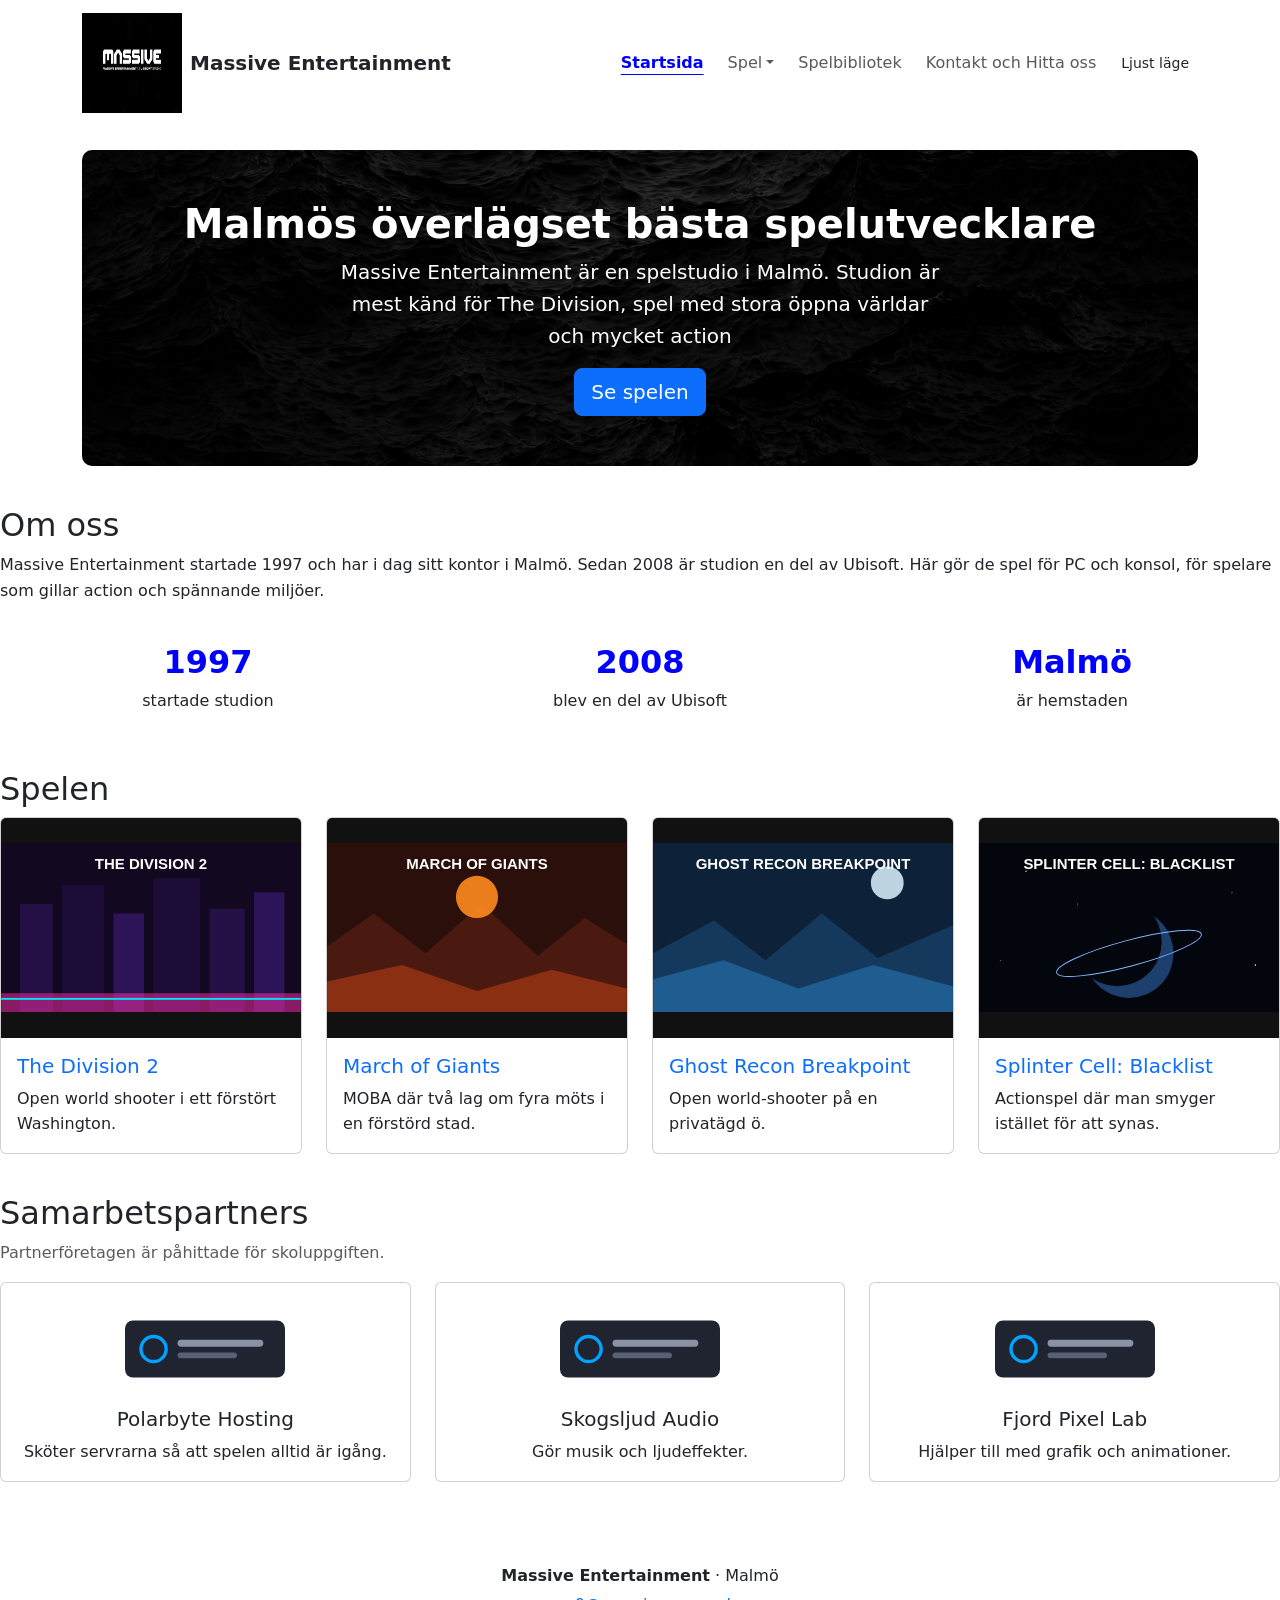
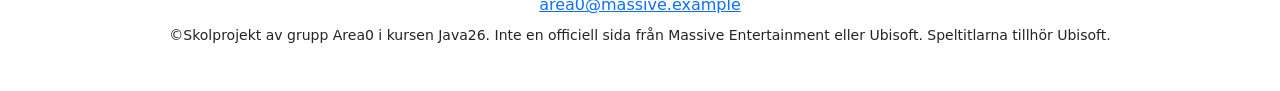
==== commit 9238da22: "ändrade lite fel i html och css" ====
--- a/index.html
+++ b/index.html
@@ -31,9 +31,19 @@
      <!-- Jag har hittat bilden som jag vill ha nu /Alexander -->
 <img src="images/Massiveentertainmentlogo.jpg" alt="" width="100" height="100"> Massive Entertainment
 </a>
-<button class="navbar-toggler" type="button" data-bs-toggle="collapse" data-bs-target="#huvudmeny" aria-controls="huvudmeny" aria-expanded="false" aria-label="Visa eller dölj menyn"></button>
+
+<button class="navbar-toggler"
+type="button"
+data-bs-toggle="collapse"
+data-bs-target="#huvudmeny"
+aria-controls="huvudmeny"
+aria-expanded="false"
+aria-label="Visa eller dölj menyn">
+
 <span class="navbar-toggler-icon"></span>
+
 </button>
+
 <div class="collapse navbar-collapse" id="huvudmeny">
   <ul class="navbar-nav meny ms-auto align-items-md-center gap-md-2">
   <li class="nav-item"><a class="nav-link active" href="index.html" >Startsida</a></li>
@@ -92,21 +102,21 @@
     <article class="card spelkort">
     <img class="card-img-top" src="images/march-of-giants.svg" alt="Platshållarbild för March of Giants" width="1280" height="720">
     <div class="card-body">
-    <h3 class="card-title h5"><a href="march-of-giants.html">March of Giants</a></h3>
+    <h3 class="card-title h5"><a href="March-of-giants.html">March of Giants</a></h3>
     <p class="card-text">MOBA där två lag om fyra möts i en förstörd stad.</p>
     </div>
     </article>
     <article class="card spelkort">
     <img class="card-img-top" src="images/ghost-recon.svg" alt="Platshållarbild för Ghost Recon Breakpoint" width="1280" height="720">
     <div class="card-body">
-    <h3 class="card-title h5"><a href="ghost-recon.html">Ghost Recon Breakpoint</a></h3>
+    <h3 class="card-title h5"><a href="Ghost-recon.html">Ghost Recon Breakpoint</a></h3>
     <p class="card-text">Open world-shooter på en privatägd ö.</p>
     </div>
     </article>
     <article class="card spelkort">
     <img class="card-img-top" src="images/splinter-cell.svg" alt="Platshållarbild för Splinter Cell: Blacklist" width="1280" height="720">
     <div class="card-body">
-    <h3 class="card-title h5"><a href="splinter-cell.html">Splinter Cell: Blacklist</a></h3>
+    <h3 class="card-title h5"><a href="Splinter-cell.html">Splinter Cell: Blacklist</a></h3>
     <p class="card-text">Actionspel där man smyger istället för att synas.</p>
     </div>
     </article>
--- a/style/style.css
+++ b/style/style.css
@@ -25,8 +25,8 @@
         --bs-secondary-color: rgb(212, 198, 198);
         --bs-border-color-translucent: rgb(110, 110, 110);
         --bs-tertiary-bg: rgb(26, 26, 48);
-        --bs-link-color-rbg: 77, 191, 255;
-        --bs-link-hover-color-rbg: 128, 209, 255;
+        --bs-link-color-rgb: 77, 191, 255;
+        --bs-link-hover-color-rgb: 128, 209, 255;
     }
 }
 
@@ -97,7 +97,7 @@
 
 /* Stil för nav-länkar /Alexander */
 .site-nav .nav-link {
-    padding-block: 0.75;
+    padding-block: 0.75rem;
 }
 
 /* Anpassningar för surfplatta/desktop /Alexander */
@@ -125,7 +125,7 @@
     background-position: center;
     color: var(--hero-text);
     text-align: center;
-    padding: 50px, 24px;
+    padding: 50px 24px;
     border-radius: var(--rundning);
     margin-top: 24px;
 }
@@ -188,8 +188,10 @@
 }
 
 .spelkort .card-img-top {
-    aspect-ratio: 16 / 9;
-    object-fit: cover;
+    width: 100%;
+    height: 220px;
+    object-fit: contain;
+    background-color: #111;
 }
 
 .spelkort .card-title a {
@@ -256,7 +258,86 @@
 /* Desktop: 4 spelkort i bredd /Alexander */
 @media (min-width: 992px) { 
     .galleri {
-        grid-template-columns: repeat (4, 1fr);
-    }
-}
-
+        grid-template-columns: repeat(4, 1fr);
+    }
+}
+
+/* Går nu att scrolla tabellen i telefonen utan att den blir för trång / Norali */
+.tabell-ruta {
+  overflow-x: auto;
+  margin-bottom: var(--luft);
+  border: 1px solid var(--kant);
+  border-radius: var(--rundning);
+}
+.tabell-ruta table {
+  min-width: 600px;
+  margin-bottom: 0;
+}
+.tabell-ruta caption {
+  caption-side: top;
+  padding: 0.75rem 1rem;
+}
+/* "Visitkort" för oss på kontaktsidan / Norali */
+.medlemmar {
+  display: flex;
+  flex-wrap: wrap;
+  gap: 1.5rem;
+}
+.medlem {
+  flex: 1 1 14rem;
+  text-align: center;
+}
+/* Rund ruta med initialer istället för foto / Norali */
+.initialer {
+  display: flex;
+  align-items: center;
+  justify-content: center;
+  width: 80px;
+  height: 80px;
+  margin: 0 auto 1rem;
+  border-radius: 50%;
+  background: var(--accent);
+  color: var(--bs-body-bg);
+  font-size: 1.5rem;
+  font-weight: 700;
+}
+.medlem p {
+  margin-bottom: 0.25rem;
+}
+
+/* Aktiva navigeringslinkar /Alexander */
+.site-nav .nav-link.active, 
+.site-nav .dropdown-item.active {
+    color: var(--accent);
+    font-weight: 700;
+}
+
+.site-nav .nav-link.active {
+    text-decoration: underline;
+    text-underline-offset: 6px;
+}
+
+.site-nav .dropdown-item.active {
+    background-color: transparent;
+}
+
+/* Hover och fokus effekter på spelkort /Alexander */
+.spelkort {
+    transition: transform 0.25s, box-shadow 0.25s;
+}
+
+.spelkort:hover,
+.spelkort:focus-within {
+    transform: translateY(-6px);
+    box-shadow: 0 10px 24px var(--kort-skugga);
+}
+
+/* Stänger av animationer och övergångar om besökaren har valt att minska rörelse i sina inställningar / Zelal */
+@media (prefers-reduced-motion: reduce) {
+    *,
+    *::before,
+    *::after {
+        animation: none !important;
+        transition: none !important;
+    }
+}
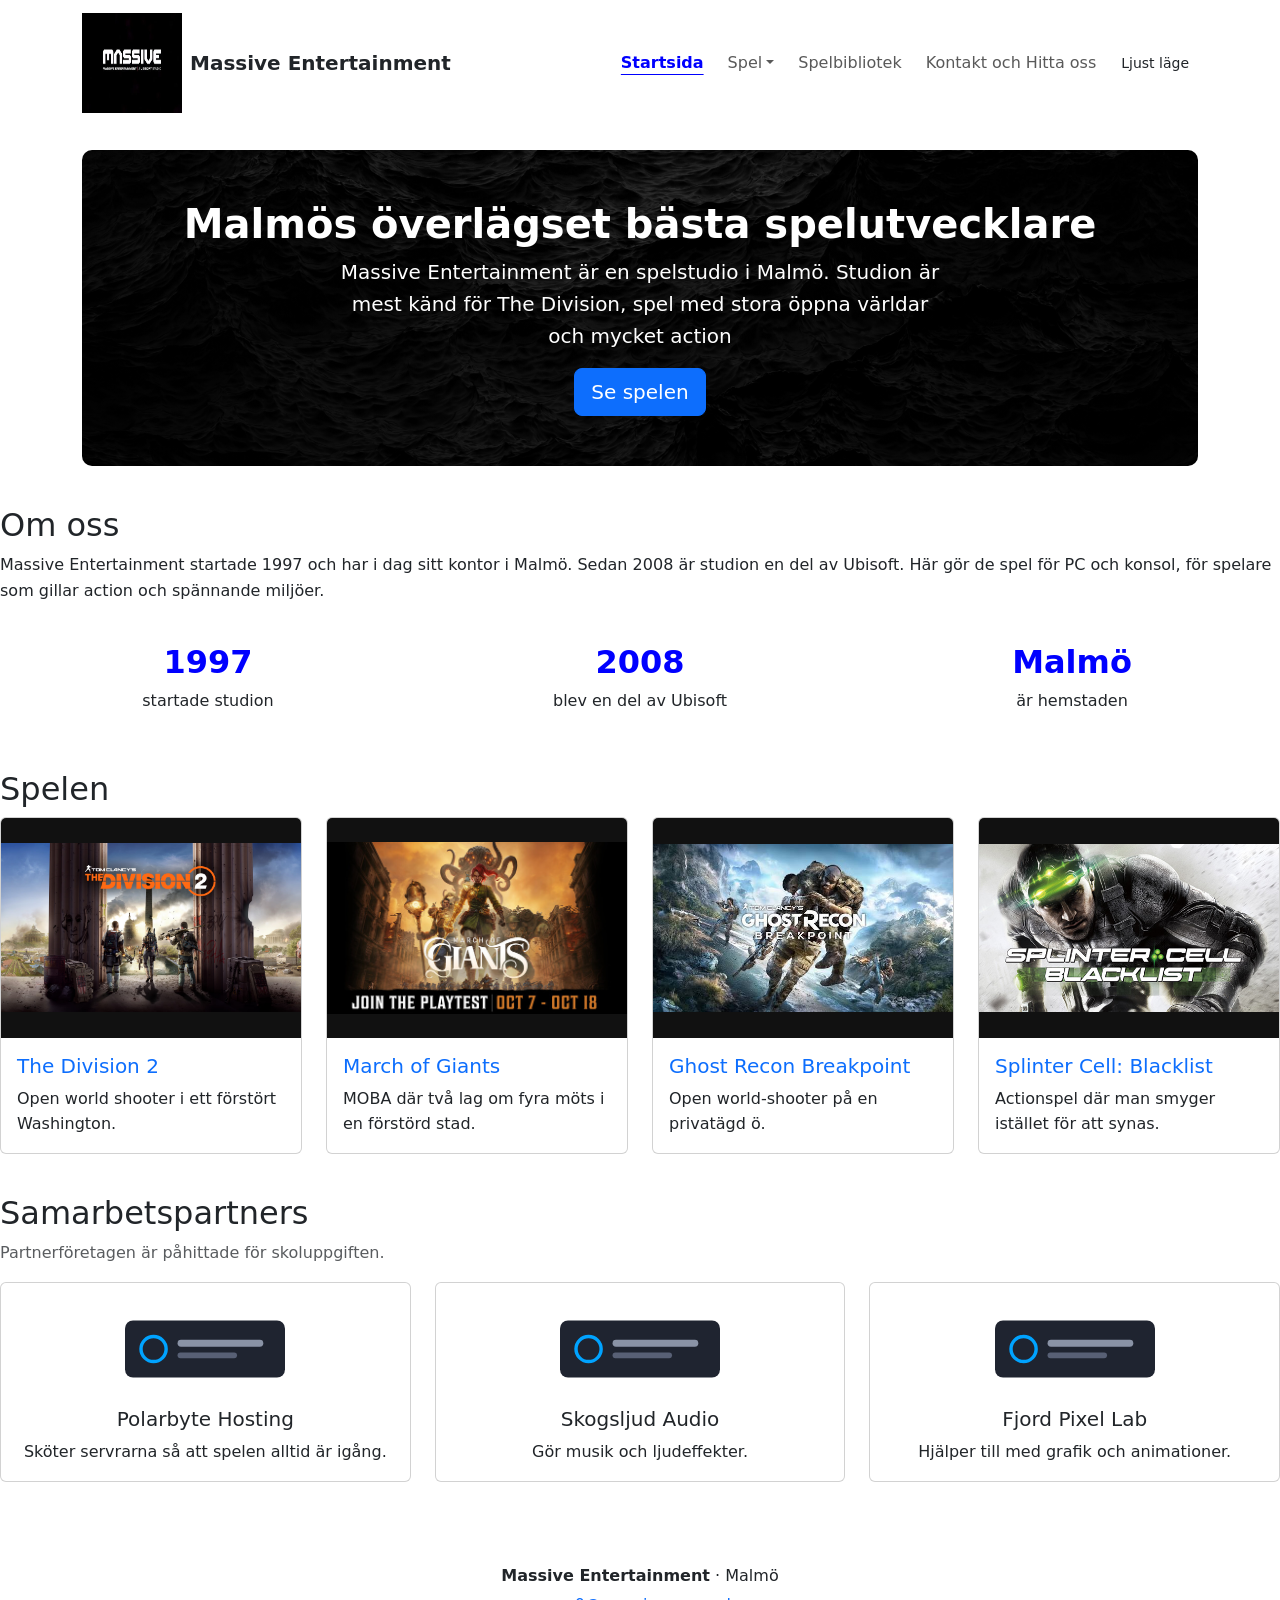
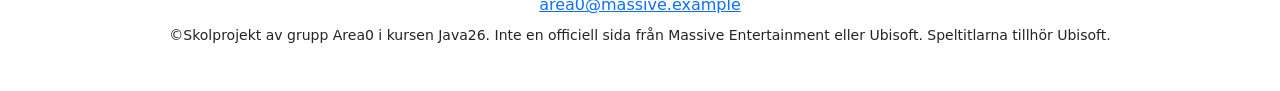
==== commit ee8d4c2b: "Uppdaterat bilder till respektive spel" ====
--- a/index.html
+++ b/index.html
@@ -92,7 +92,7 @@
     <h2 id="galleri-rubrik">Spelen</h2>
     <div class="galleri">
     <article class="card spelkort">
-    <img class="card-img-top" src="images/the-division-2.svg" alt="Platshållarbild för The Division 2" width="1280" height="720">
+    <img class="card-img-top" src="images/the-division-2.jpg" alt="Platshållarbild för The Division 2" width="1280" height="720">
     <div class="card-body">
       <!-- Länken till thedivision 2 html va fel men fixade nu / Zelal-->
     <h3 class="card-title h5"><a href="Thedivision2.html">The Division 2</a></h3>
@@ -100,21 +100,21 @@
     </div>
     </article>
     <article class="card spelkort">
-    <img class="card-img-top" src="images/march-of-giants.svg" alt="Platshållarbild för March of Giants" width="1280" height="720">
+    <img class="card-img-top" src="images/march-of-giants.jpg" alt="Platshållarbild för March of Giants" width="1280" height="720">
     <div class="card-body">
     <h3 class="card-title h5"><a href="March-of-giants.html">March of Giants</a></h3>
     <p class="card-text">MOBA där två lag om fyra möts i en förstörd stad.</p>
     </div>
     </article>
     <article class="card spelkort">
-    <img class="card-img-top" src="images/ghost-recon.svg" alt="Platshållarbild för Ghost Recon Breakpoint" width="1280" height="720">
+    <img class="card-img-top" src="images/ghost-recon.jpg" alt="Platshållarbild för Ghost Recon Breakpoint" width="1280" height="720">
     <div class="card-body">
     <h3 class="card-title h5"><a href="Ghost-recon.html">Ghost Recon Breakpoint</a></h3>
     <p class="card-text">Open world-shooter på en privatägd ö.</p>
     </div>
     </article>
     <article class="card spelkort">
-    <img class="card-img-top" src="images/splinter-cell.svg" alt="Platshållarbild för Splinter Cell: Blacklist" width="1280" height="720">
+    <img class="card-img-top" src="images/splinter-cell.jpg" alt="Platshållarbild för Splinter Cell: Blacklist" width="1280" height="720">
     <div class="card-body">
     <h3 class="card-title h5"><a href="Splinter-cell.html">Splinter Cell: Blacklist</a></h3>
     <p class="card-text">Actionspel där man smyger istället för att synas.</p>
--- a/style/style.css
+++ b/style/style.css
@@ -120,7 +120,7 @@
 /* CSS för heron /Johan */
 
 .hero{
-    background-image: linear-gradient(rgba(0, 0, 0, 0.45), rgba(0, 0, 0, 0.7)), url("/images/hero.jpg");
+    background-image: linear-gradient(rgba(0, 0, 0, 0.45), rgba(0, 0, 0, 0.7)), url("../images/hero.jpg");
     background-size: cover;
     background-position: center;
     color: var(--hero-text);
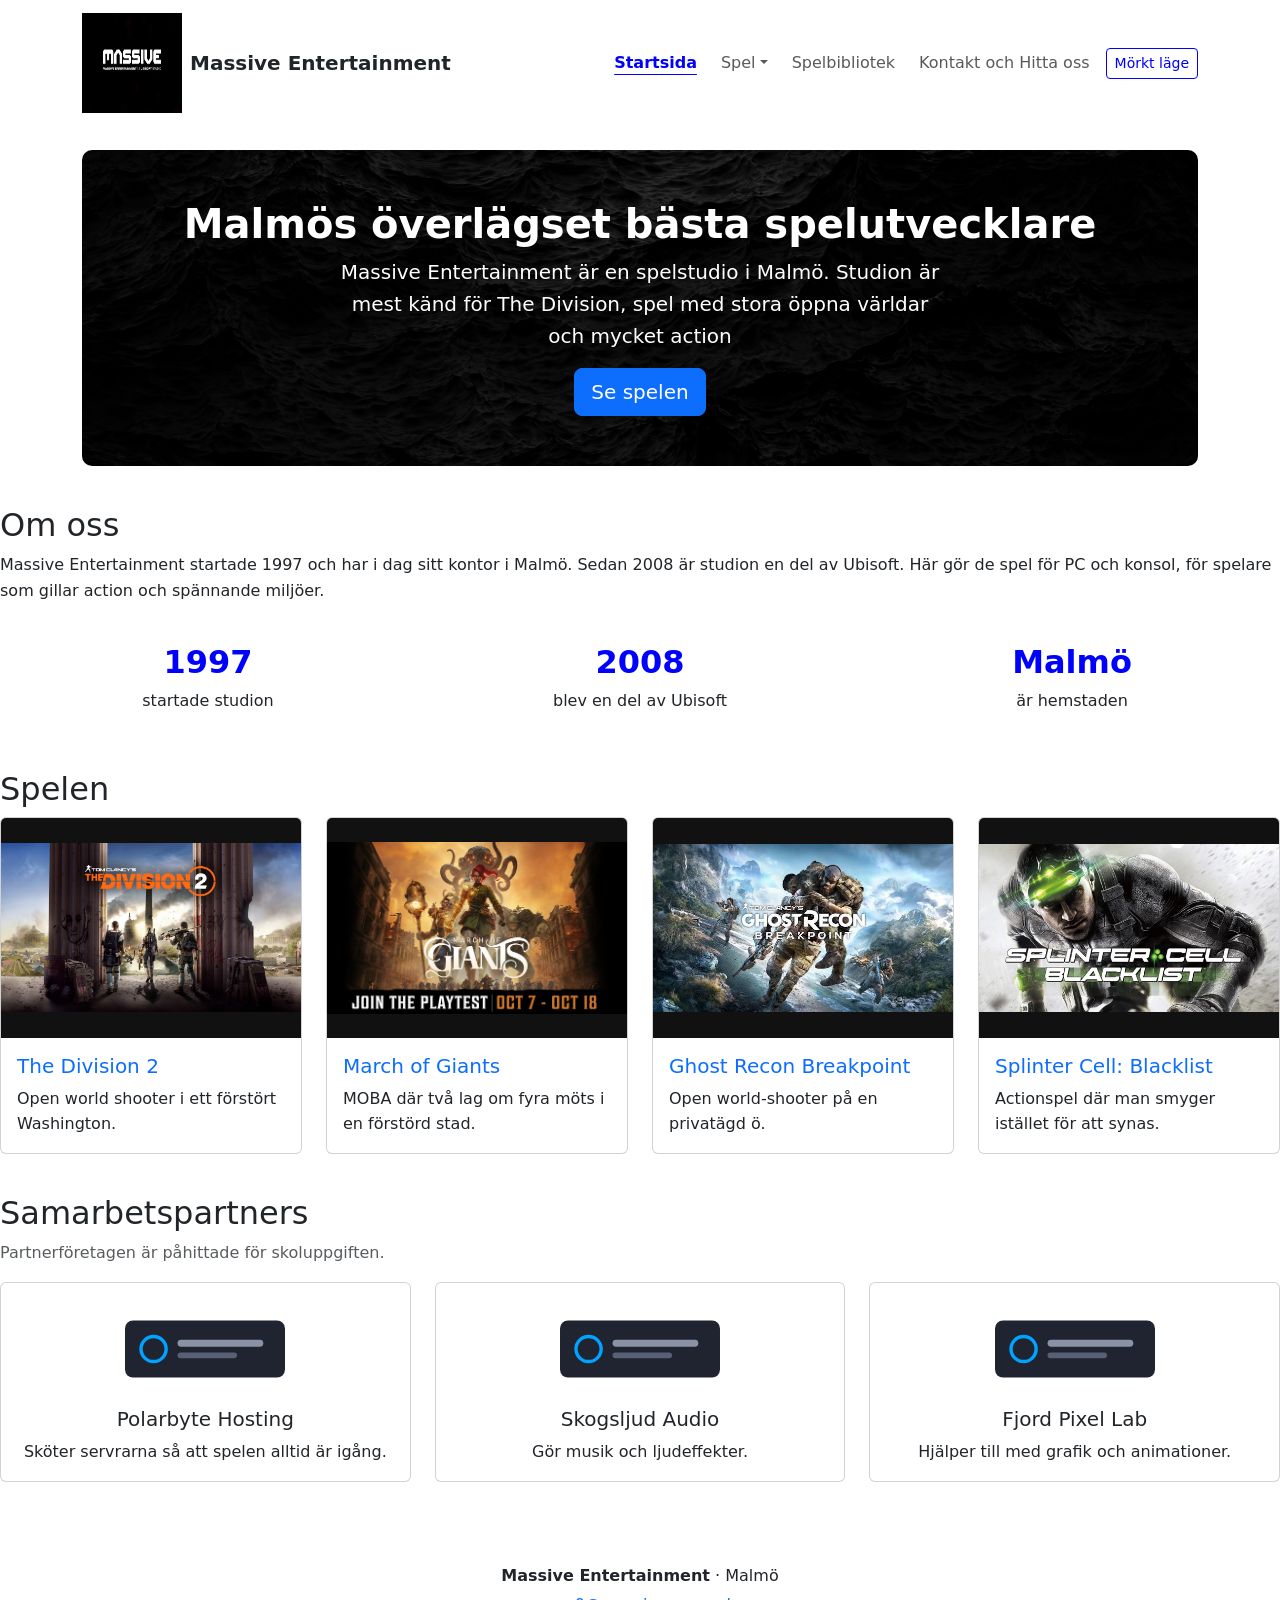
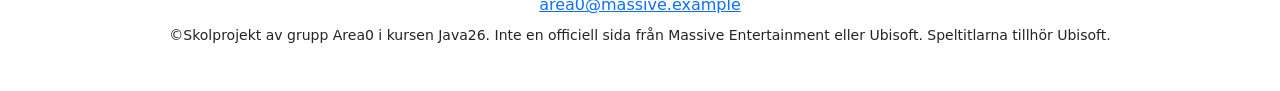
==== commit 047e7147: "Javacsripten för mörkt/ljust läge" ====
--- a/index.html
+++ b/index.html
@@ -15,7 +15,7 @@
     <link rel="icon" type="image/png" sizes="16x16" href="/favicon-16x16.png">
     <link rel="manifest" href="/site.webmanifest">
     <script src="bootstrap-5.3.8-dist/js/bootstrap.bundle.min.js" defer></script>
-    <script src="" defer></script>
+    <script src="js/tema.js"></script>
 
 
 </head>
@@ -61,7 +61,7 @@
     <!-- Jag gör en nav där de som besöker hemsidan kan se spelbibliotek och kontakt samt en knapp för vilken tema man vill använda /Alexander -->
 <li class="nav-item"><a class="nav-link" href="tabell.html">Spelbibliotek</a></li>
 <li class="nav-item"><a class="nav-link" href="kontakt.html">Kontakt och Hitta oss</a></li>
-<li class="nav-item"><button id="tema-knapp" class="btn btn-outline-accent btn-sm" type="button" aria-pressed="true">Ljust läge</button></li> 
+<li class="nav-item"><button id="tema-knapp" class="btn btn-outline-accent btn-sm" type="button">Ljust läge</button></li> 
 </ul>
 </div>         
 </div>
--- a/style/style.css
+++ b/style/style.css
@@ -10,24 +10,23 @@
     --luft: 40px;
 }
 
-@media (prefers-color-scheme: dark) {
-    :root{
-        color-scheme: dark;
-        --accent: lightblue;
-        --kort-bg: black;
-        --kant: rgb(48, 42, 42);
-        --kort-skugga: rgb(29, 52, 73);
-
-        --bs-body-bg: black;
-        --bs-body-color: white;
-        --bs-emphasis-color: white;
-        --bs-emphasis-color-rgb: 255, 255, 255;
-        --bs-secondary-color: rgb(212, 198, 198);
-        --bs-border-color-translucent: rgb(110, 110, 110);
-        --bs-tertiary-bg: rgb(26, 26, 48);
-        --bs-link-color-rgb: 77, 191, 255;
-        --bs-link-hover-color-rgb: 128, 209, 255;
-    }
+/* Mörkt läge styrs av data-bs-theme="dark" på <html>, tema.js utgår från systemets inställning tills man klickar på knappen. /Johan */
+:root[data-bs-theme="dark"] {
+    color-scheme: dark;
+    --accent: lightblue;
+    --kort-bg: black;
+    --kant: rgb(48, 42, 42);
+    --kort-skugga: rgb(29, 52, 73);
+
+    --bs-body-bg: black;
+    --bs-body-color: white;
+    --bs-emphasis-color: white;
+    --bs-emphasis-color-rgb: 255, 255, 255;
+    --bs-secondary-color: rgb(212, 198, 198);
+    --bs-border-color-translucent: rgb(110, 110, 110);
+    --bs-tertiary-bg: rgb(26, 26, 48);
+    --bs-link-color-rgb: 77, 191, 255;
+    --bs-link-hover-color-rgb: 128, 209, 255;
 }
 
 body {
@@ -111,10 +110,20 @@
 }
 
 /* Bilden funkade inte så jag använder denna länken från SVG istället /Alexander */
-@media (prefers-color-scheme: dark) {
-    .site-nav{
+[data-bs-theme="dark"] .site-nav{
         --bs-navbar-toggler-icon-bg: url("data:image/svg+xml,%3csvg xmlns='http://www.w3.org/2000/svg' viewBox='0 0 30 30'%3e%3cpath stroke='rgba%28255, 255, 255, 0.85%29' stroke-linecap='round' stroke-miterlimit='10' stroke-width='2' d='M4 7h22M4 15h22M4 23h22'/%3e%3c/svg%3e");
 }
+
+/* Knappen för ljust/mörkt läge (Bootstrap har ingen btn-outline-accent, så vi gör en egen) */
+.btn-outline-accent {
+    --bs-btn-color: var(--accent);
+    --bs-btn-border-color: var(--accent);
+    --bs-btn-hover-color: var(--bs-body-bg);
+    --bs-btn-hover-bg: var(--accent);
+    --bs-btn-hover-border-color: var(--accent);
+    --bs-btn-active-color: var(--bs-body-bg);
+    --bs-btn-active-bg: var(--accent);
+    --bs-btn-active-border-color: var(--accent);
 }
 
 /* CSS för heron /Johan */
